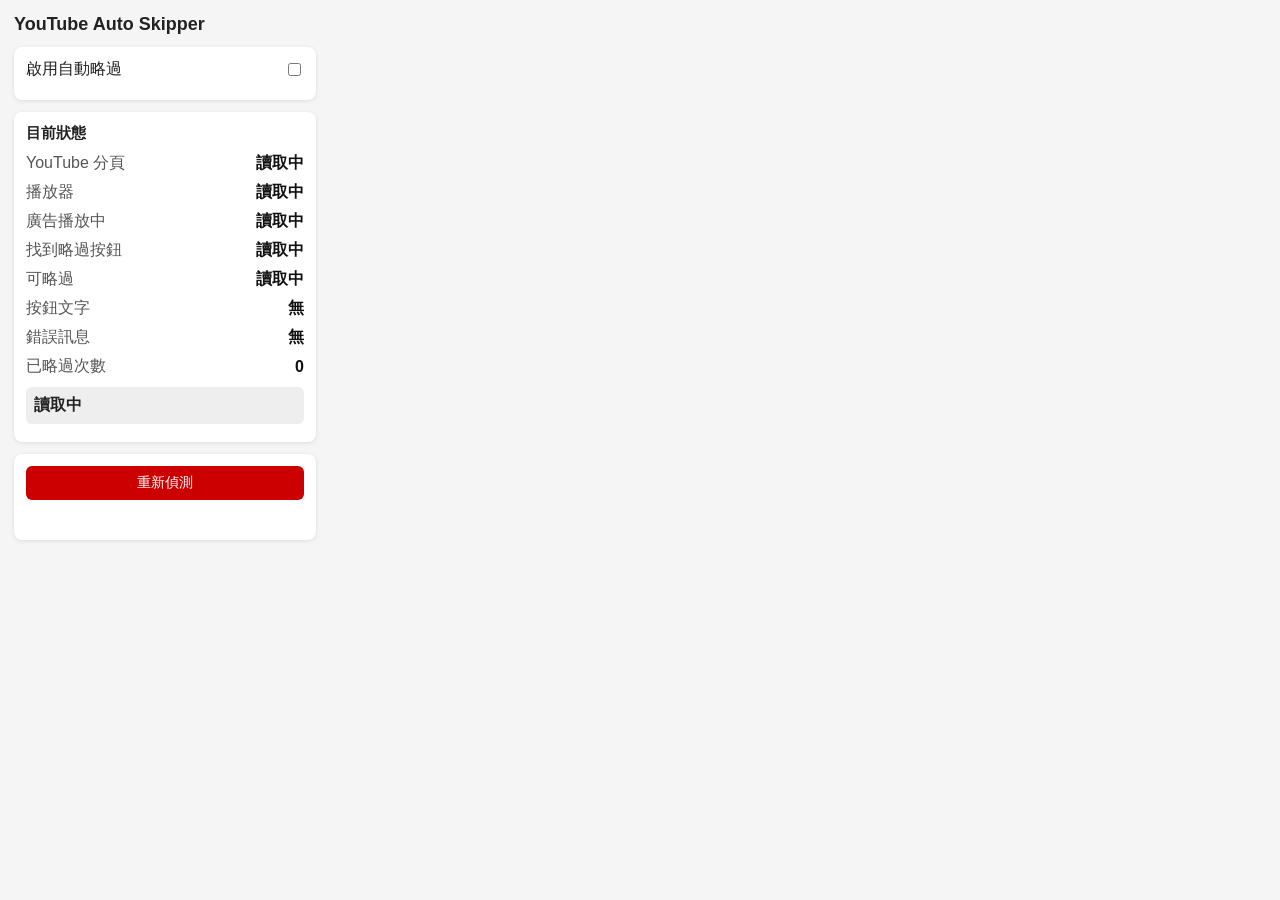
==== youtubeAutoSkipper/popup/popup.html @ d71063b4 "調整1" ====
<!DOCTYPE html>
<html lang="zh-Hant">
<head>
  <meta charset="UTF-8">
  <title>YouTube Auto Skipper</title>
  <link rel="stylesheet" href="popup.css">
</head>
<body>
  <main class="container">
    <h1>YouTube Auto Skipper</h1>

    <section class="card">
      <label class="switch-row">
        <span>啟用自動略過</span>
        <input id="enabledToggle" type="checkbox">
      </label>
    </section>

    <section class="card">
      <h2>目前狀態</h2>

      <div class="status-row">
        <span>YouTube 分頁</span>
        <strong id="youtubeStatus">讀取中</strong>
      </div>

      <div class="status-row">
        <span>播放器</span>
        <strong id="playerStatus">讀取中</strong>
      </div>

      <div class="status-row">
        <span>廣告播放中</span>
        <strong id="adStatus">讀取中</strong>
      </div>

      <div class="status-row">
        <span>找到略過按鈕</span>
        <strong id="foundSkipStatus">讀取中</strong>
      </div>

      <div class="status-row">
        <span>可略過</span>
        <strong id="skipStatus">讀取中</strong>
      </div>
      
      <div class="status-row">
        <span>按鈕文字</span>
        <strong id="skipButtonText">無</strong>
      </div>     

      <div class="status-row">
        <span>錯誤訊息</span>
        <strong id="lastError">無</strong>
      </div>

      <div class="status-row">
        <span>已略過次數</span>
        <strong id="skipCount">0</strong>
      </div>

      <div class="status-message" id="lastAction">讀取中</div>
      <div class="checked-time" id="lastSkipAt"></div>
      <div class="checked-time" id="lastCheckedAt"></div>
    </section>

    <section class="card">
      <button id="refreshButton">重新偵測</button>
      <p id="statusText"></p>
    </section>
  </main>

  <script src="popup.js"></script>
</body>
</html>
---- youtubeAutoSkipper/popup/popup.css ----
body {
  width: 330px;
  margin: 0;
  font-family: Arial, "Microsoft JhengHei", sans-serif;
  background: #f5f5f5;
  color: #222;
}

.container {
  padding: 14px;
}

h1 {
  margin: 0 0 12px;
  font-size: 18px;
}

h2 {
  margin: 0 0 10px;
  font-size: 15px;
}

.card {
  padding: 12px;
  margin-bottom: 12px;
  border-radius: 8px;
  background: #ffffff;
  box-shadow: 0 1px 4px rgba(0, 0, 0, 0.1);
}

.switch-row,
.status-row {
  display: flex;
  justify-content: space-between;
  align-items: center;
  gap: 10px;
  margin-bottom: 8px;
}

.status-row span {
  color: #555;
}

.status-row strong {
  color: #111;
}

.status-message {
  margin-top: 10px;
  padding: 8px;
  border-radius: 6px;
  background: #eeeeee;
  font-weight: bold;
}

.checked-time {
  margin-top: 6px;
  font-size: 12px;
  color: #666;
}

button {
  width: 100%;
  padding: 8px;
  border: none;
  border-radius: 6px;
  background: #cc0000;
  color: white;
  cursor: pointer;
  font-size: 14px;
}

button:hover {
  background: #a80000;
}

#statusText {
  min-height: 18px;
  margin: 10px 0 0;
  font-size: 13px;
  color: #008000;
}
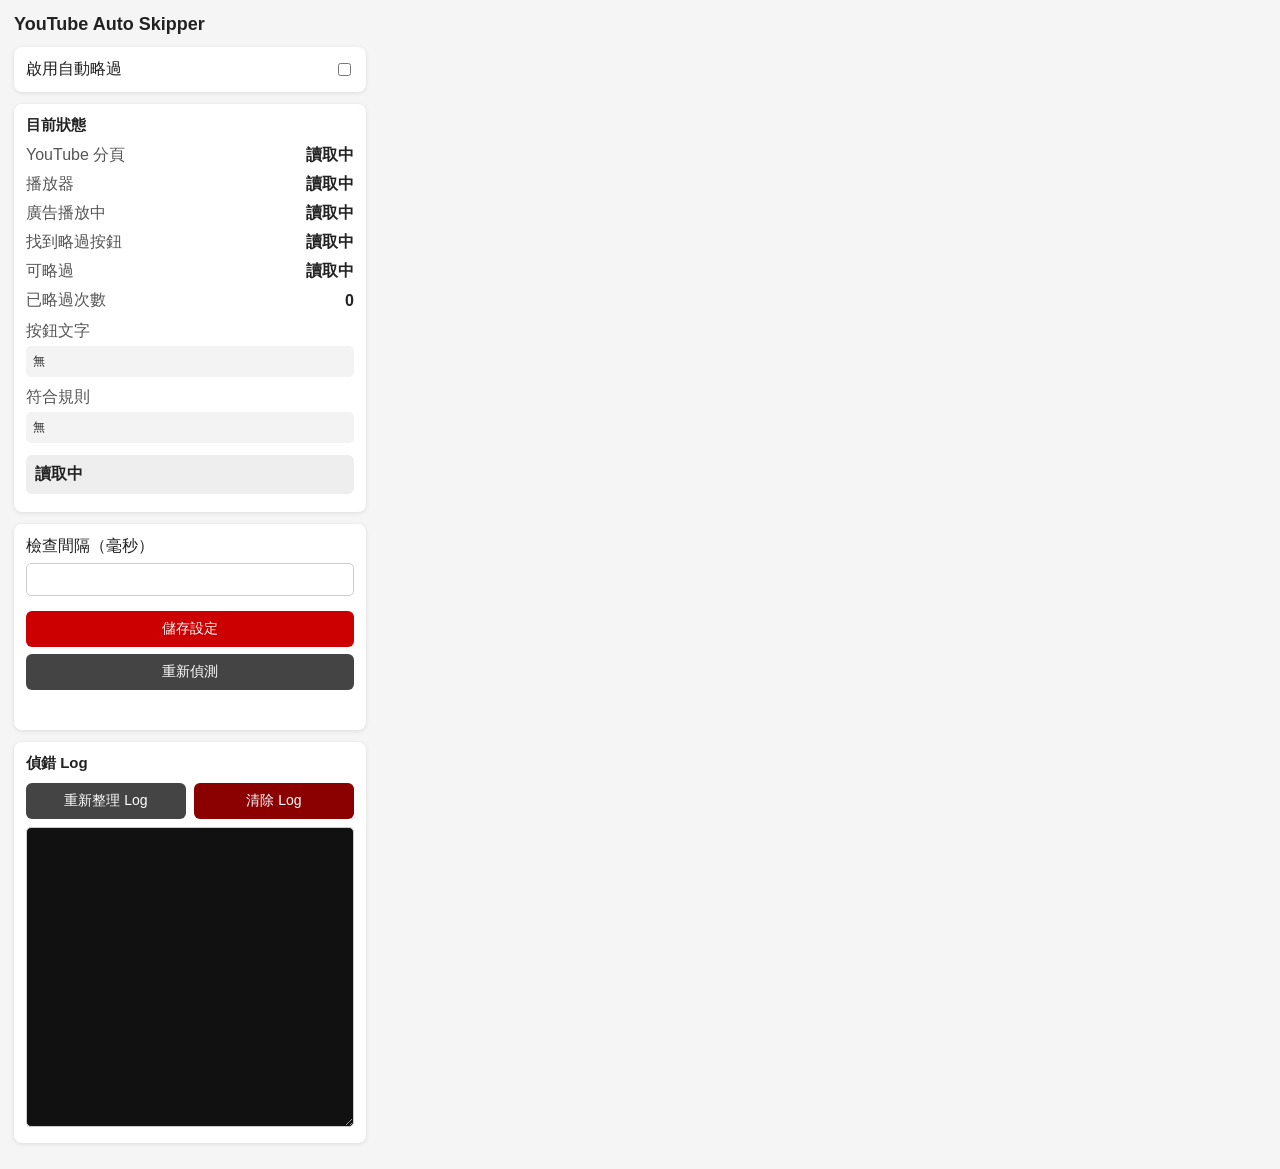
==== commit 52c544e9: "2.2.0" ====
--- a/youtubeAutoSkipper/popup/popup.html
+++ b/youtubeAutoSkipper/popup/popup.html
@@ -2,9 +2,20 @@
 <html lang="zh-Hant">
 <head>
   <meta charset="UTF-8">
+
+  <meta
+    name="viewport"
+    content="width=device-width, initial-scale=1.0"
+  >
+
   <title>YouTube Auto Skipper</title>
-  <link rel="stylesheet" href="popup.css">
+
+  <link
+    rel="stylesheet"
+    href="popup.css"
+  >
 </head>
+
 <body>
   <main class="container">
     <h1>YouTube Auto Skipper</h1>
@@ -12,7 +23,11 @@
     <section class="card">
       <label class="switch-row">
         <span>啟用自動略過</span>
-        <input id="enabledToggle" type="checkbox">
+
+        <input
+          id="enabledToggle"
+          type="checkbox"
+        >
       </label>
     </section>
 
@@ -21,52 +36,133 @@
 
       <div class="status-row">
         <span>YouTube 分頁</span>
-        <strong id="youtubeStatus">讀取中</strong>
+        <strong id="youtubeStatus">
+          讀取中
+        </strong>
       </div>
 
       <div class="status-row">
         <span>播放器</span>
-        <strong id="playerStatus">讀取中</strong>
+        <strong id="playerStatus">
+          讀取中
+        </strong>
       </div>
 
       <div class="status-row">
         <span>廣告播放中</span>
-        <strong id="adStatus">讀取中</strong>
+        <strong id="adStatus">
+          讀取中
+        </strong>
       </div>
 
       <div class="status-row">
         <span>找到略過按鈕</span>
-        <strong id="foundSkipStatus">讀取中</strong>
+        <strong id="foundSkipStatus">
+          讀取中
+        </strong>
       </div>
 
       <div class="status-row">
         <span>可略過</span>
-        <strong id="skipStatus">讀取中</strong>
-      </div>
-      
-      <div class="status-row">
-        <span>按鈕文字</span>
-        <strong id="skipButtonText">無</strong>
-      </div>     
-
-      <div class="status-row">
-        <span>錯誤訊息</span>
-        <strong id="lastError">無</strong>
+        <strong id="skipStatus">
+          讀取中
+        </strong>
       </div>
 
       <div class="status-row">
         <span>已略過次數</span>
-        <strong id="skipCount">0</strong>
+        <strong id="skipCount">
+          0
+        </strong>
       </div>
 
-      <div class="status-message" id="lastAction">讀取中</div>
-      <div class="checked-time" id="lastSkipAt"></div>
-      <div class="checked-time" id="lastCheckedAt"></div>
+      <div class="detail-row">
+        <span>按鈕文字</span>
+        <p id="skipButtonText">
+          無
+        </p>
+      </div>
+
+      <div class="detail-row">
+        <span>符合規則</span>
+        <p id="matchedSelector">
+          無
+        </p>
+      </div>
+
+      <div
+        class="status-message"
+        id="lastAction"
+      >
+        讀取中
+      </div>
+
+      <div
+        class="error-message"
+        id="lastError"
+      ></div>
+
+      <div
+        class="checked-time"
+        id="lastSkipAt"
+      ></div>
+
+      <div
+        class="checked-time"
+        id="lastCheckedAt"
+      ></div>
     </section>
 
     <section class="card">
-      <button id="refreshButton">重新偵測</button>
-      <p id="statusText"></p>
+      <label for="intervalInput">
+        檢查間隔（毫秒）
+      </label>
+
+      <input
+        id="intervalInput"
+        type="number"
+        min="300"
+        step="100"
+      >
+
+      <button id="saveButton">
+        儲存設定
+      </button>
+
+      <button
+        id="refreshButton"
+        class="secondary"
+      >
+        重新偵測
+      </button>
+
+      <p id="saveStatus"></p>
+    </section>
+
+    <section class="card">
+      <h2>偵錯 Log</h2>
+
+      <div class="log-actions">
+        <button
+          id="refreshLogsButton"
+          class="secondary"
+        >
+          重新整理 Log
+        </button>
+
+        <button
+          id="clearLogsButton"
+          class="danger"
+        >
+          清除 Log
+        </button>
+      </div>
+
+      <textarea
+        id="logOutput"
+        readonly
+        spellcheck="false"
+      ></textarea>
     </section>
   </main>
 
--- a/youtubeAutoSkipper/popup/popup.css
+++ b/youtubeAutoSkipper/popup/popup.css
@@ -1,9 +1,18 @@
+* {
+  box-sizing: border-box;
+}
+
 body {
-  width: 330px;
+  width: 380px;
   margin: 0;
-  font-family: Arial, "Microsoft JhengHei", sans-serif;
+
   background: #f5f5f5;
-  color: #222;
+  color: #222222;
+
+  font-family:
+    Arial,
+    "Microsoft JhengHei",
+    sans-serif;
 }
 
 .container {
@@ -21,51 +30,116 @@
 }
 
 .card {
+  margin-bottom: 12px;
   padding: 12px;
-  margin-bottom: 12px;
+
   border-radius: 8px;
   background: #ffffff;
-  box-shadow: 0 1px 4px rgba(0, 0, 0, 0.1);
+
+  box-shadow:
+    0 1px 4px
+    rgba(0, 0, 0, 0.1);
 }
 
 .switch-row,
 .status-row {
   display: flex;
+  align-items: center;
   justify-content: space-between;
-  align-items: center;
-  gap: 10px;
+
+  gap: 12px;
   margin-bottom: 8px;
 }
 
-.status-row span {
-  color: #555;
+.switch-row {
+  margin-bottom: 0;
+}
+
+.status-row span,
+.detail-row span {
+  color: #555555;
 }
 
 .status-row strong {
-  color: #111;
+  max-width: 190px;
+  text-align: right;
+  overflow-wrap: anywhere;
+}
+
+.detail-row {
+  margin-top: 10px;
+}
+
+.detail-row p {
+  margin: 4px 0 0;
+  padding: 7px;
+
+  border-radius: 5px;
+  background: #f3f3f3;
+
+  font-size: 12px;
+  overflow-wrap: anywhere;
 }
 
 .status-message {
-  margin-top: 10px;
-  padding: 8px;
+  margin-top: 12px;
+  padding: 9px;
+
   border-radius: 6px;
   background: #eeeeee;
+
   font-weight: bold;
+}
+
+.error-message {
+  display: none;
+
+  margin-top: 8px;
+  padding: 8px;
+
+  border-radius: 6px;
+  background: #ffe5e5;
+  color: #b00020;
+
+  font-size: 12px;
+  overflow-wrap: anywhere;
+}
+
+.error-message.show {
+  display: block;
 }
 
 .checked-time {
   margin-top: 6px;
+  color: #666666;
   font-size: 12px;
-  color: #666;
+}
+
+label {
+  display: block;
+  margin-bottom: 6px;
+}
+
+input[type="number"] {
+  width: 100%;
+  padding: 8px;
+  margin-bottom: 8px;
+
+  border: 1px solid #cccccc;
+  border-radius: 5px;
 }
 
 button {
   width: 100%;
-  padding: 8px;
+  padding: 9px;
+  margin-top: 7px;
+
   border: none;
   border-radius: 6px;
+
   background: #cc0000;
-  color: white;
+  color: #ffffff;
+
   cursor: pointer;
   font-size: 14px;
 }
@@ -74,9 +148,59 @@
   background: #a80000;
 }
 
-#statusText {
+button.secondary {
+  background: #444444;
+}
+
+button.secondary:hover {
+  background: #222222;
+}
+
+button.danger {
+  background: #8b0000;
+}
+
+button.danger:hover {
+  background: #650000;
+}
+
+#saveStatus {
   min-height: 18px;
   margin: 10px 0 0;
+
+  color: #008000;
   font-size: 13px;
-  color: #008000;
+}
+
+.log-actions {
+  display: flex;
+  gap: 8px;
+  margin-bottom: 8px;
+}
+
+.log-actions button {
+  margin-top: 0;
+}
+
+#logOutput {
+  width: 100%;
+  height: 300px;
+  padding: 8px;
+
+  border: 1px solid #cccccc;
+  border-radius: 5px;
+
+  background: #111111;
+  color: #eeeeee;
+
+  font-family:
+    Consolas,
+    "Courier New",
+    monospace;
+
+  font-size: 11px;
+  line-height: 1.4;
+
+  resize: vertical;
+  white-space: pre;
 }
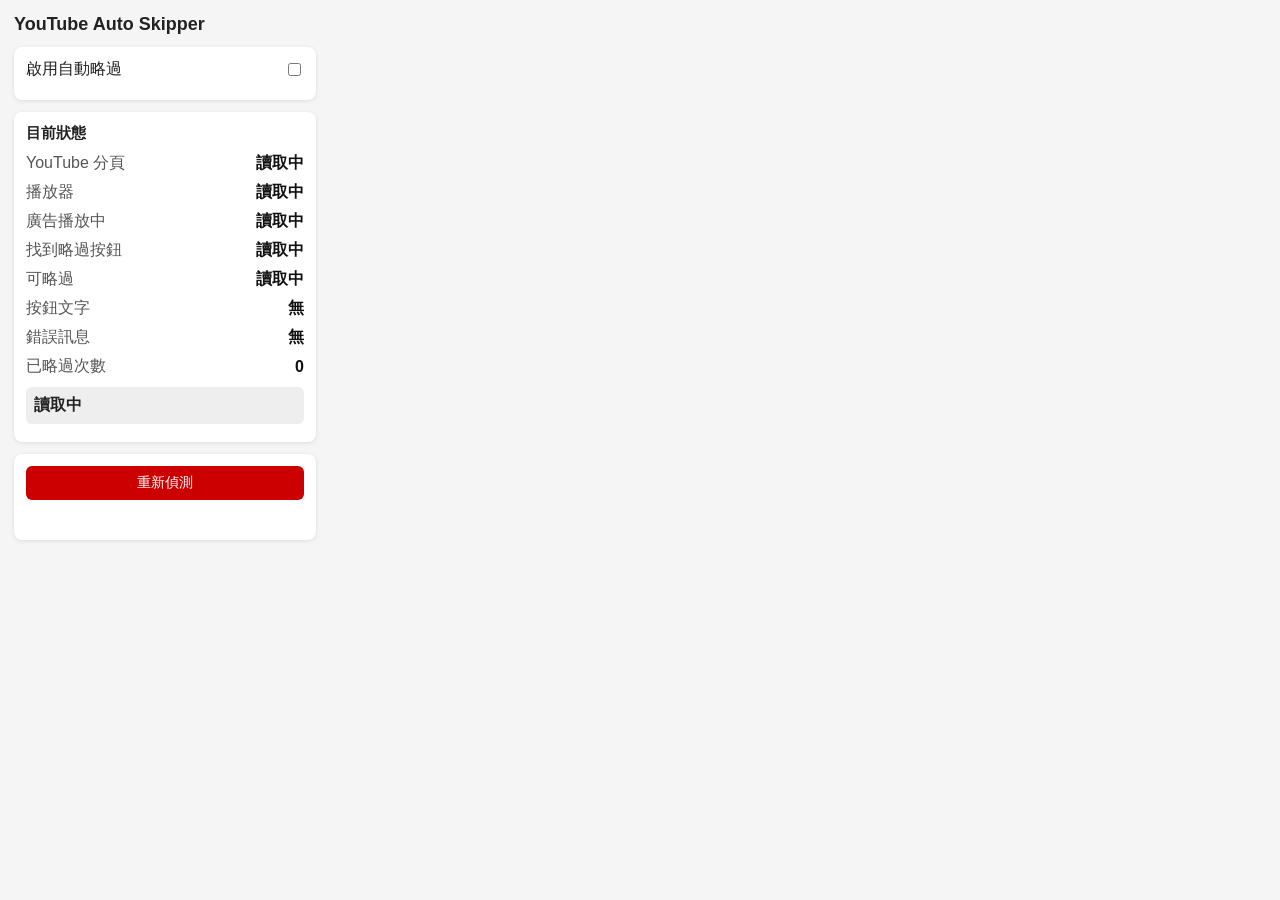
==== commit ff1c25d1: "Revert "2.2.0" This reverts commit 52c544e9c296a5fc096cb7071ac50b4cdc44c1ce." ====
--- a/youtubeAutoSkipper/popup/popup.html
+++ b/youtubeAutoSkipper/popup/popup.html
@@ -2,20 +2,9 @@
 <html lang="zh-Hant">
 <head>
   <meta charset="UTF-8">
-
-  <meta
-    name="viewport"
-    content="width=device-width, initial-scale=1.0"
-  >
-
   <title>YouTube Auto Skipper</title>
-
-  <link
-    rel="stylesheet"
-    href="popup.css"
-  >
+  <link rel="stylesheet" href="popup.css">
 </head>
-
 <body>
   <main class="container">
     <h1>YouTube Auto Skipper</h1>
@@ -23,11 +12,7 @@
     <section class="card">
       <label class="switch-row">
         <span>啟用自動略過</span>
-
-        <input
-          id="enabledToggle"
-          type="checkbox"
-        >
+        <input id="enabledToggle" type="checkbox">
       </label>
     </section>
 
@@ -36,133 +21,52 @@
 
       <div class="status-row">
         <span>YouTube 分頁</span>
-        <strong id="youtubeStatus">
-          讀取中
-        </strong>
+        <strong id="youtubeStatus">讀取中</strong>
       </div>
 
       <div class="status-row">
         <span>播放器</span>
-        <strong id="playerStatus">
-          讀取中
-        </strong>
+        <strong id="playerStatus">讀取中</strong>
       </div>
 
       <div class="status-row">
         <span>廣告播放中</span>
-        <strong id="adStatus">
-          讀取中
-        </strong>
+        <strong id="adStatus">讀取中</strong>
       </div>
 
       <div class="status-row">
         <span>找到略過按鈕</span>
-        <strong id="foundSkipStatus">
-          讀取中
-        </strong>
+        <strong id="foundSkipStatus">讀取中</strong>
       </div>
 
       <div class="status-row">
         <span>可略過</span>
-        <strong id="skipStatus">
-          讀取中
-        </strong>
+        <strong id="skipStatus">讀取中</strong>
+      </div>
+      
+      <div class="status-row">
+        <span>按鈕文字</span>
+        <strong id="skipButtonText">無</strong>
+      </div>     
+
+      <div class="status-row">
+        <span>錯誤訊息</span>
+        <strong id="lastError">無</strong>
       </div>
 
       <div class="status-row">
         <span>已略過次數</span>
-        <strong id="skipCount">
-          0
-        </strong>
+        <strong id="skipCount">0</strong>
       </div>
 
-      <div class="detail-row">
-        <span>按鈕文字</span>
-        <p id="skipButtonText">
-          無
-        </p>
-      </div>
-
-      <div class="detail-row">
-        <span>符合規則</span>
-        <p id="matchedSelector">
-          無
-        </p>
-      </div>
-
-      <div
-        class="status-message"
-        id="lastAction"
-      >
-        讀取中
-      </div>
-
-      <div
-        class="error-message"
-        id="lastError"
-      ></div>
-
-      <div
-        class="checked-time"
-        id="lastSkipAt"
-      ></div>
-
-      <div
-        class="checked-time"
-        id="lastCheckedAt"
-      ></div>
+      <div class="status-message" id="lastAction">讀取中</div>
+      <div class="checked-time" id="lastSkipAt"></div>
+      <div class="checked-time" id="lastCheckedAt"></div>
     </section>
 
     <section class="card">
-      <label for="intervalInput">
-        檢查間隔（毫秒）
-      </label>
-
-      <input
-        id="intervalInput"
-        type="number"
-        min="300"
-        step="100"
-      >
-
-      <button id="saveButton">
-        儲存設定
-      </button>
-
-      <button
-        id="refreshButton"
-        class="secondary"
-      >
-        重新偵測
-      </button>
-
-      <p id="saveStatus"></p>
-    </section>
-
-    <section class="card">
-      <h2>偵錯 Log</h2>
-
-      <div class="log-actions">
-        <button
-          id="refreshLogsButton"
-          class="secondary"
-        >
-          重新整理 Log
-        </button>
-
-        <button
-          id="clearLogsButton"
-          class="danger"
-        >
-          清除 Log
-        </button>
-      </div>
-
-      <textarea
-        id="logOutput"
-        readonly
-        spellcheck="false"
-      ></textarea>
+      <button id="refreshButton">重新偵測</button>
+      <p id="statusText"></p>
     </section>
   </main>
 
--- a/youtubeAutoSkipper/popup/popup.css
+++ b/youtubeAutoSkipper/popup/popup.css
@@ -1,18 +1,9 @@
-* {
-  box-sizing: border-box;
-}
-
 body {
-  width: 380px;
+  width: 330px;
   margin: 0;
-
+  font-family: Arial, "Microsoft JhengHei", sans-serif;
   background: #f5f5f5;
-  color: #222222;
-
-  font-family:
-    Arial,
-    "Microsoft JhengHei",
-    sans-serif;
+  color: #222;
 }
 
 .container {
@@ -30,116 +21,51 @@
 }
 
 .card {
+  padding: 12px;
   margin-bottom: 12px;
-  padding: 12px;
-
   border-radius: 8px;
   background: #ffffff;
-
-  box-shadow:
-    0 1px 4px
-    rgba(0, 0, 0, 0.1);
+  box-shadow: 0 1px 4px rgba(0, 0, 0, 0.1);
 }
 
 .switch-row,
 .status-row {
   display: flex;
+  justify-content: space-between;
   align-items: center;
-  justify-content: space-between;
-
-  gap: 12px;
+  gap: 10px;
   margin-bottom: 8px;
 }
 
-.switch-row {
-  margin-bottom: 0;
-}
-
-.status-row span,
-.detail-row span {
-  color: #555555;
+.status-row span {
+  color: #555;
 }
 
 .status-row strong {
-  max-width: 190px;
-  text-align: right;
-  overflow-wrap: anywhere;
-}
-
-.detail-row {
-  margin-top: 10px;
-}
-
-.detail-row p {
-  margin: 4px 0 0;
-  padding: 7px;
-
-  border-radius: 5px;
-  background: #f3f3f3;
-
-  font-size: 12px;
-  overflow-wrap: anywhere;
+  color: #111;
 }
 
 .status-message {
-  margin-top: 12px;
-  padding: 9px;
-
+  margin-top: 10px;
+  padding: 8px;
   border-radius: 6px;
   background: #eeeeee;
-
   font-weight: bold;
-}
-
-.error-message {
-  display: none;
-
-  margin-top: 8px;
-  padding: 8px;
-
-  border-radius: 6px;
-  background: #ffe5e5;
-  color: #b00020;
-
-  font-size: 12px;
-  overflow-wrap: anywhere;
-}
-
-.error-message.show {
-  display: block;
 }
 
 .checked-time {
   margin-top: 6px;
-  color: #666666;
   font-size: 12px;
-}
-
-label {
-  display: block;
-  margin-bottom: 6px;
-}
-
-input[type="number"] {
-  width: 100%;
-  padding: 8px;
-  margin-bottom: 8px;
-
-  border: 1px solid #cccccc;
-  border-radius: 5px;
+  color: #666;
 }
 
 button {
   width: 100%;
-  padding: 9px;
-  margin-top: 7px;
-
+  padding: 8px;
   border: none;
   border-radius: 6px;
-
   background: #cc0000;
-  color: #ffffff;
-
+  color: white;
   cursor: pointer;
   font-size: 14px;
 }
@@ -148,59 +74,9 @@
   background: #a80000;
 }
 
-button.secondary {
-  background: #444444;
-}
-
-button.secondary:hover {
-  background: #222222;
-}
-
-button.danger {
-  background: #8b0000;
-}
-
-button.danger:hover {
-  background: #650000;
-}
-
-#saveStatus {
+#statusText {
   min-height: 18px;
   margin: 10px 0 0;
-
+  font-size: 13px;
   color: #008000;
-  font-size: 13px;
-}
-
-.log-actions {
-  display: flex;
-  gap: 8px;
-  margin-bottom: 8px;
-}
-
-.log-actions button {
-  margin-top: 0;
-}
-
-#logOutput {
-  width: 100%;
-  height: 300px;
-  padding: 8px;
-
-  border: 1px solid #cccccc;
-  border-radius: 5px;
-
-  background: #111111;
-  color: #eeeeee;
-
-  font-family:
-    Consolas,
-    "Courier New",
-    monospace;
-
-  font-size: 11px;
-  line-height: 1.4;
-
-  resize: vertical;
-  white-space: pre;
 }
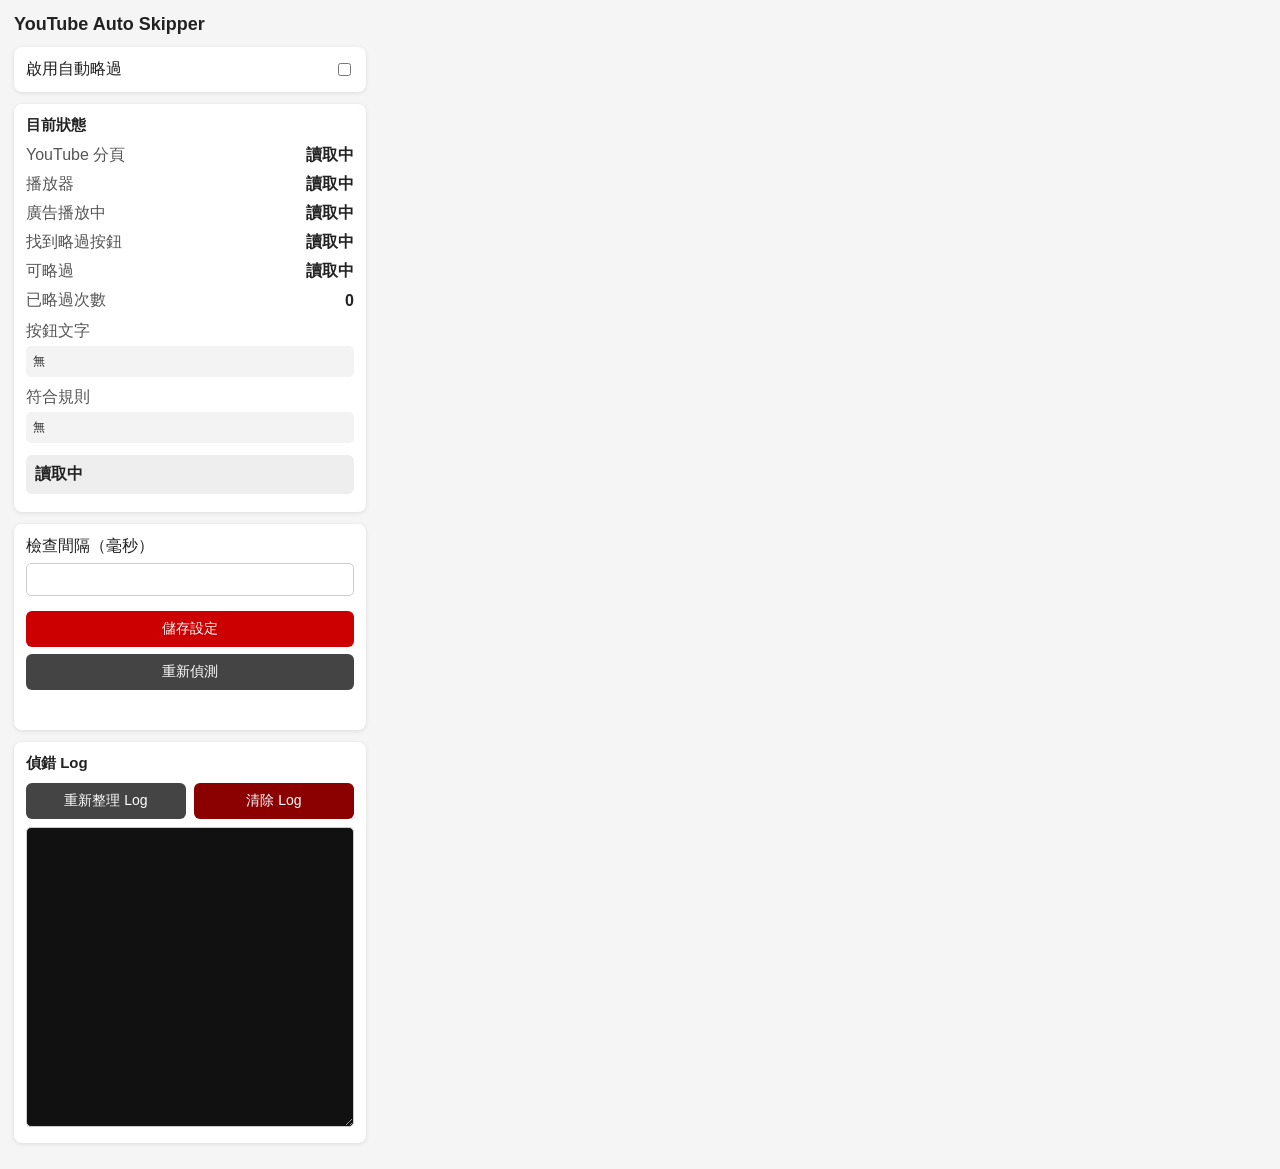
==== commit de1c5070: "2.1.0" ====
--- a/youtubeAutoSkipper/popup/popup.html
+++ b/youtubeAutoSkipper/popup/popup.html
@@ -2,9 +2,20 @@
 <html lang="zh-Hant">
 <head>
   <meta charset="UTF-8">
+
+  <meta
+    name="viewport"
+    content="width=device-width, initial-scale=1.0"
+  >
+
   <title>YouTube Auto Skipper</title>
-  <link rel="stylesheet" href="popup.css">
+
+  <link
+    rel="stylesheet"
+    href="popup.css"
+  >
 </head>
+
 <body>
   <main class="container">
     <h1>YouTube Auto Skipper</h1>
@@ -12,7 +23,11 @@
     <section class="card">
       <label class="switch-row">
         <span>啟用自動略過</span>
-        <input id="enabledToggle" type="checkbox">
+
+        <input
+          id="enabledToggle"
+          type="checkbox"
+        >
       </label>
     </section>
 
@@ -21,52 +36,133 @@
 
       <div class="status-row">
         <span>YouTube 分頁</span>
-        <strong id="youtubeStatus">讀取中</strong>
+        <strong id="youtubeStatus">
+          讀取中
+        </strong>
       </div>
 
       <div class="status-row">
         <span>播放器</span>
-        <strong id="playerStatus">讀取中</strong>
+        <strong id="playerStatus">
+          讀取中
+        </strong>
       </div>
 
       <div class="status-row">
         <span>廣告播放中</span>
-        <strong id="adStatus">讀取中</strong>
+        <strong id="adStatus">
+          讀取中
+        </strong>
       </div>
 
       <div class="status-row">
         <span>找到略過按鈕</span>
-        <strong id="foundSkipStatus">讀取中</strong>
+        <strong id="foundSkipStatus">
+          讀取中
+        </strong>
       </div>
 
       <div class="status-row">
         <span>可略過</span>
-        <strong id="skipStatus">讀取中</strong>
-      </div>
-      
-      <div class="status-row">
-        <span>按鈕文字</span>
-        <strong id="skipButtonText">無</strong>
-      </div>     
-
-      <div class="status-row">
-        <span>錯誤訊息</span>
-        <strong id="lastError">無</strong>
+        <strong id="skipStatus">
+          讀取中
+        </strong>
       </div>
 
       <div class="status-row">
         <span>已略過次數</span>
-        <strong id="skipCount">0</strong>
+        <strong id="skipCount">
+          0
+        </strong>
       </div>
 
-      <div class="status-message" id="lastAction">讀取中</div>
-      <div class="checked-time" id="lastSkipAt"></div>
-      <div class="checked-time" id="lastCheckedAt"></div>
+      <div class="detail-row">
+        <span>按鈕文字</span>
+        <p id="skipButtonText">
+          無
+        </p>
+      </div>
+
+      <div class="detail-row">
+        <span>符合規則</span>
+        <p id="matchedSelector">
+          無
+        </p>
+      </div>
+
+      <div
+        class="status-message"
+        id="lastAction"
+      >
+        讀取中
+      </div>
+
+      <div
+        class="error-message"
+        id="lastError"
+      ></div>
+
+      <div
+        class="checked-time"
+        id="lastSkipAt"
+      ></div>
+
+      <div
+        class="checked-time"
+        id="lastCheckedAt"
+      ></div>
     </section>
 
     <section class="card">
-      <button id="refreshButton">重新偵測</button>
-      <p id="statusText"></p>
+      <label for="intervalInput">
+        檢查間隔（毫秒）
+      </label>
+
+      <input
+        id="intervalInput"
+        type="number"
+        min="300"
+        step="100"
+      >
+
+      <button id="saveButton">
+        儲存設定
+      </button>
+
+      <button
+        id="refreshButton"
+        class="secondary"
+      >
+        重新偵測
+      </button>
+
+      <p id="saveStatus"></p>
+    </section>
+
+    <section class="card">
+      <h2>偵錯 Log</h2>
+
+      <div class="log-actions">
+        <button
+          id="refreshLogsButton"
+          class="secondary"
+        >
+          重新整理 Log
+        </button>
+
+        <button
+          id="clearLogsButton"
+          class="danger"
+        >
+          清除 Log
+        </button>
+      </div>
+
+      <textarea
+        id="logOutput"
+        readonly
+        spellcheck="false"
+      ></textarea>
     </section>
   </main>
 
--- a/youtubeAutoSkipper/popup/popup.css
+++ b/youtubeAutoSkipper/popup/popup.css
@@ -1,9 +1,18 @@
+* {
+  box-sizing: border-box;
+}
+
 body {
-  width: 330px;
+  width: 380px;
   margin: 0;
-  font-family: Arial, "Microsoft JhengHei", sans-serif;
+
   background: #f5f5f5;
-  color: #222;
+  color: #222222;
+
+  font-family:
+    Arial,
+    "Microsoft JhengHei",
+    sans-serif;
 }
 
 .container {
@@ -21,51 +30,116 @@
 }
 
 .card {
+  margin-bottom: 12px;
   padding: 12px;
-  margin-bottom: 12px;
+
   border-radius: 8px;
   background: #ffffff;
-  box-shadow: 0 1px 4px rgba(0, 0, 0, 0.1);
+
+  box-shadow:
+    0 1px 4px
+    rgba(0, 0, 0, 0.1);
 }
 
 .switch-row,
 .status-row {
   display: flex;
+  align-items: center;
   justify-content: space-between;
-  align-items: center;
-  gap: 10px;
+
+  gap: 12px;
   margin-bottom: 8px;
 }
 
-.status-row span {
-  color: #555;
+.switch-row {
+  margin-bottom: 0;
+}
+
+.status-row span,
+.detail-row span {
+  color: #555555;
 }
 
 .status-row strong {
-  color: #111;
+  max-width: 190px;
+  text-align: right;
+  overflow-wrap: anywhere;
+}
+
+.detail-row {
+  margin-top: 10px;
+}
+
+.detail-row p {
+  margin: 4px 0 0;
+  padding: 7px;
+
+  border-radius: 5px;
+  background: #f3f3f3;
+
+  font-size: 12px;
+  overflow-wrap: anywhere;
 }
 
 .status-message {
-  margin-top: 10px;
-  padding: 8px;
+  margin-top: 12px;
+  padding: 9px;
+
   border-radius: 6px;
   background: #eeeeee;
+
   font-weight: bold;
+}
+
+.error-message {
+  display: none;
+
+  margin-top: 8px;
+  padding: 8px;
+
+  border-radius: 6px;
+  background: #ffe5e5;
+  color: #b00020;
+
+  font-size: 12px;
+  overflow-wrap: anywhere;
+}
+
+.error-message.show {
+  display: block;
 }
 
 .checked-time {
   margin-top: 6px;
+  color: #666666;
   font-size: 12px;
-  color: #666;
+}
+
+label {
+  display: block;
+  margin-bottom: 6px;
+}
+
+input[type="number"] {
+  width: 100%;
+  padding: 8px;
+  margin-bottom: 8px;
+
+  border: 1px solid #cccccc;
+  border-radius: 5px;
 }
 
 button {
   width: 100%;
-  padding: 8px;
+  padding: 9px;
+  margin-top: 7px;
+
   border: none;
   border-radius: 6px;
+
   background: #cc0000;
-  color: white;
+  color: #ffffff;
+
   cursor: pointer;
   font-size: 14px;
 }
@@ -74,9 +148,59 @@
   background: #a80000;
 }
 
-#statusText {
+button.secondary {
+  background: #444444;
+}
+
+button.secondary:hover {
+  background: #222222;
+}
+
+button.danger {
+  background: #8b0000;
+}
+
+button.danger:hover {
+  background: #650000;
+}
+
+#saveStatus {
   min-height: 18px;
   margin: 10px 0 0;
+
+  color: #008000;
   font-size: 13px;
-  color: #008000;
+}
+
+.log-actions {
+  display: flex;
+  gap: 8px;
+  margin-bottom: 8px;
+}
+
+.log-actions button {
+  margin-top: 0;
+}
+
+#logOutput {
+  width: 100%;
+  height: 300px;
+  padding: 8px;
+
+  border: 1px solid #cccccc;
+  border-radius: 5px;
+
+  background: #111111;
+  color: #eeeeee;
+
+  font-family:
+    Consolas,
+    "Courier New",
+    monospace;
+
+  font-size: 11px;
+  line-height: 1.4;
+
+  resize: vertical;
+  white-space: pre;
 }
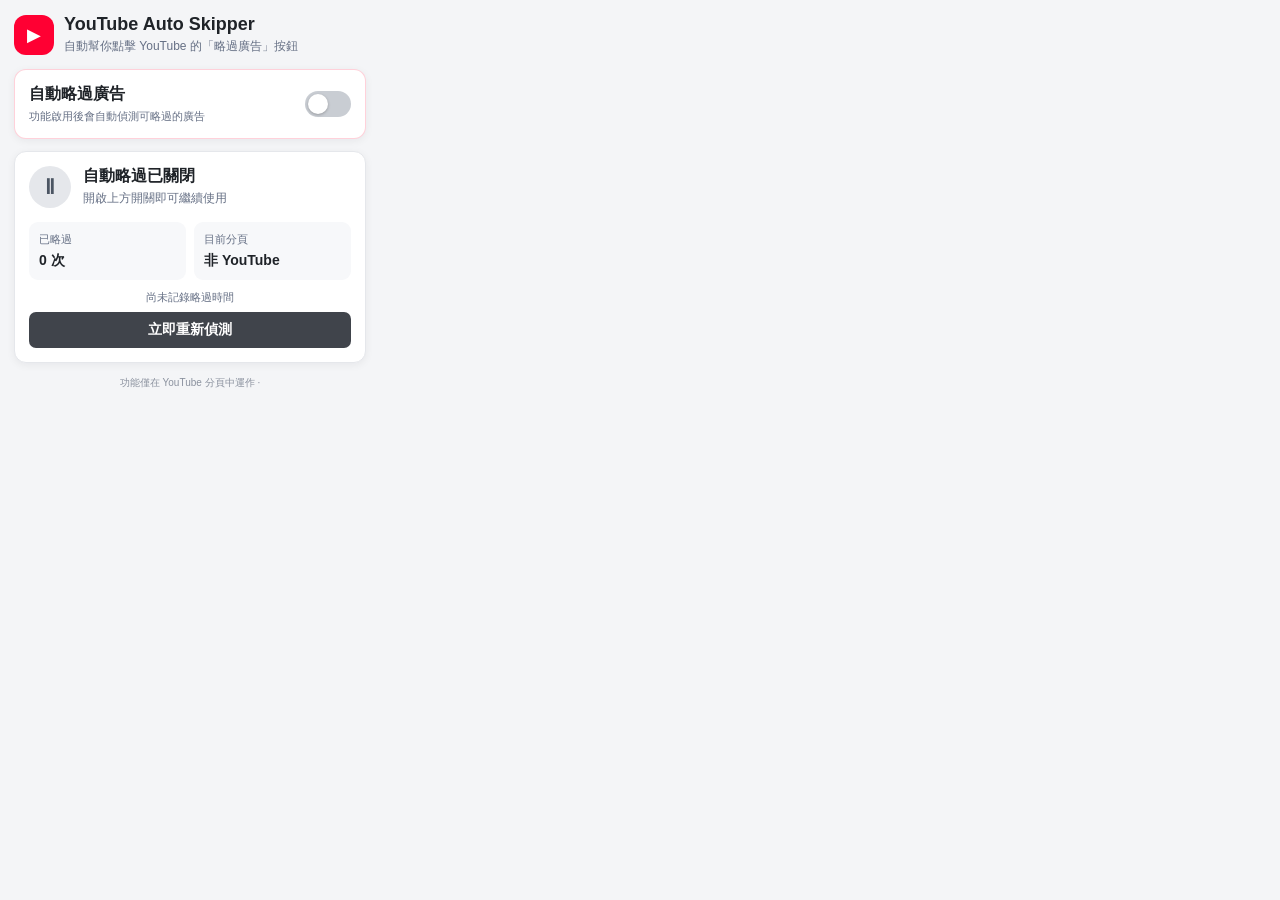
==== commit 60235f38: "新增開發者與使用者切換" ====
--- a/youtubeAutoSkipper/popup/popup.html
+++ b/youtubeAutoSkipper/popup/popup.html
@@ -2,170 +2,100 @@
 <html lang="zh-Hant">
 <head>
   <meta charset="UTF-8">
-
-  <meta
-    name="viewport"
-    content="width=device-width, initial-scale=1.0"
-  >
-
+  <meta name="viewport" content="width=device-width, initial-scale=1.0">
   <title>YouTube Auto Skipper</title>
-
-  <link
-    rel="stylesheet"
-    href="popup.css"
-  >
+  <link rel="stylesheet" href="popup.css">
 </head>
-
 <body>
   <main class="container">
-    <h1>YouTube Auto Skipper</h1>
+    <header class="app-header">
+      <div class="app-logo" aria-hidden="true">▶</div>
+      <div>
+        <h1>YouTube Auto Skipper</h1>
+        <p class="app-subtitle user-only">自動幫你點擊 YouTube 的「略過廣告」按鈕</p>
+        <p class="app-subtitle developer-only">Chrome DevTools Protocol 開發者控制台</p>
+      </div>
+      <span id="modeBadge" class="mode-badge developer-only"></span>
+    </header>
 
-    <section class="card">
-      <label class="switch-row">
-        <span>啟用自動略過</span>
-
-        <input
-          id="enabledToggle"
-          type="checkbox"
-        >
+    <section class="card primary-card">
+      <label class="switch-row" for="enabledToggle">
+        <span>
+          <strong>自動略過廣告</strong>
+          <small id="enabledDescription">功能啟用後會自動偵測可略過的廣告</small>
+        </span>
+        <span class="switch-control">
+          <input id="enabledToggle" type="checkbox">
+          <span class="switch-slider" aria-hidden="true"></span>
+        </span>
       </label>
     </section>
 
-    <section class="card">
-      <h2>目前狀態</h2>
-
-      <div class="status-row">
-        <span>YouTube 分頁</span>
-        <strong id="youtubeStatus">
-          讀取中
-        </strong>
+    <section class="card user-only">
+      <div class="user-status-header">
+        <div id="userStatusIcon" class="status-icon">…</div>
+        <div>
+          <h2 id="userStatusTitle">正在讀取狀態</h2>
+          <p id="userStatusMessage">請稍候</p>
+        </div>
       </div>
 
-      <div class="status-row">
-        <span>播放器</span>
-        <strong id="playerStatus">
-          讀取中
-        </strong>
+      <div class="summary-grid">
+        <div class="summary-item">
+          <span>已略過</span>
+          <strong><span id="userSkipCount">0</span> 次</strong>
+        </div>
+        <div class="summary-item">
+          <span>目前分頁</span>
+          <strong id="userTabStatus">檢查中</strong>
+        </div>
       </div>
 
-      <div class="status-row">
-        <span>廣告播放中</span>
-        <strong id="adStatus">
-          讀取中
-        </strong>
-      </div>
+      <p id="userLastSkipAt" class="user-last-skip"></p>
 
-      <div class="status-row">
-        <span>找到略過按鈕</span>
-        <strong id="foundSkipStatus">
-          讀取中
-        </strong>
-      </div>
-
-      <div class="status-row">
-        <span>可略過</span>
-        <strong id="skipStatus">
-          讀取中
-        </strong>
-      </div>
-
-      <div class="status-row">
-        <span>已略過次數</span>
-        <strong id="skipCount">
-          0
-        </strong>
-      </div>
-
-      <div class="detail-row">
-        <span>按鈕文字</span>
-        <p id="skipButtonText">
-          無
-        </p>
-      </div>
-
-      <div class="detail-row">
-        <span>符合規則</span>
-        <p id="matchedSelector">
-          無
-        </p>
-      </div>
-
-      <div
-        class="status-message"
-        id="lastAction"
-      >
-        讀取中
-      </div>
-
-      <div
-        class="error-message"
-        id="lastError"
-      ></div>
-
-      <div
-        class="checked-time"
-        id="lastSkipAt"
-      ></div>
-
-      <div
-        class="checked-time"
-        id="lastCheckedAt"
-      ></div>
+      <button id="userRefreshButton" class="secondary">立即重新偵測</button>
     </section>
 
-    <section class="card">
-      <label for="intervalInput">
-        檢查間隔（毫秒）
-      </label>
+    <section class="card developer-only">
+      <h2>目前狀態</h2>
+      <div class="status-row"><span>YouTube 分頁</span><strong id="youtubeStatus">讀取中</strong></div>
+      <div class="status-row"><span>播放器</span><strong id="playerStatus">讀取中</strong></div>
+      <div class="status-row"><span>廣告播放中</span><strong id="adStatus">讀取中</strong></div>
+      <div class="status-row"><span>找到略過按鈕</span><strong id="foundSkipStatus">讀取中</strong></div>
+      <div class="status-row"><span>可略過</span><strong id="skipStatus">讀取中</strong></div>
+      <div class="status-row"><span>已略過次數</span><strong id="skipCount">0</strong></div>
+      <div class="detail-row"><span>按鈕文字</span><p id="skipButtonText">無</p></div>
+      <div class="detail-row"><span>符合規則</span><p id="matchedSelector">無</p></div>
+      <div class="status-message" id="lastAction">讀取中</div>
+      <div class="error-message" id="lastError"></div>
+      <div class="checked-time" id="lastSkipAt"></div>
+      <div class="checked-time" id="lastCheckedAt"></div>
+    </section>
 
-      <input
-        id="intervalInput"
-        type="number"
-        min="300"
-        step="100"
-      >
-
-      <button id="saveButton">
-        儲存設定
-      </button>
-
-      <button
-        id="refreshButton"
-        class="secondary"
-      >
-        重新偵測
-      </button>
-
+    <section class="card developer-only">
+      <label for="intervalInput">檢查間隔（毫秒）</label>
+      <input id="intervalInput" type="number" min="300" step="100">
+      <button id="saveButton">儲存設定</button>
+      <button id="refreshButton" class="secondary">重新偵測</button>
       <p id="saveStatus"></p>
     </section>
 
-    <section class="card">
+    <section class="card developer-only">
       <h2>偵錯 Log</h2>
+      <div class="log-actions">
+        <button id="refreshLogsButton" class="secondary">重新整理 Log</button>
+        <button id="clearLogsButton" class="danger">清除 Log</button>
+      </div>
+      <textarea id="logOutput" readonly spellcheck="false"></textarea>
+    </section>
 
-      <div class="log-actions">
-        <button
-          id="refreshLogsButton"
-          class="secondary"
-        >
-          重新整理 Log
-        </button>
-
-        <button
-          id="clearLogsButton"
-          class="danger"
-        >
-          清除 Log
-        </button>
-      </div>
-
-      <textarea
-        id="logOutput"
-        readonly
-        spellcheck="false"
-      ></textarea>
-    </section>
+    <footer class="app-footer user-only">
+      <span>功能僅在 YouTube 分頁中運作</span>
+      <span id="versionText"></span>
+    </footer>
   </main>
 
+  <script src="../config/app-config.js"></script>
   <script src="popup.js"></script>
 </body>
-</html>+</html>
--- a/youtubeAutoSkipper/popup/popup.css
+++ b/youtubeAutoSkipper/popup/popup.css
@@ -1,206 +1,228 @@
-* {
-  box-sizing: border-box;
+* { box-sizing: border-box; }
+
+:root {
+  color-scheme: light;
+  --primary: #ff0033;
+  --primary-dark: #d6002b;
+  --surface: #ffffff;
+  --background: #f4f5f7;
+  --text: #1f2328;
+  --muted: #667085;
+  --border: #e5e7eb;
 }
 
 body {
   width: 380px;
+  min-height: 220px;
   margin: 0;
-
-  background: #f5f5f5;
-  color: #222222;
-
-  font-family:
-    Arial,
-    "Microsoft JhengHei",
-    sans-serif;
-}
-
-.container {
-  padding: 14px;
-}
-
-h1 {
-  margin: 0 0 12px;
+  background: var(--background);
+  color: var(--text);
+  font-family: Arial, "Microsoft JhengHei", sans-serif;
+}
+
+.user-only,
+.developer-only { display: none; }
+body.user-mode .user-only { display: block; }
+body.developer-mode .developer-only { display: block; }
+body.user-mode .app-header.user-only,
+body.user-mode .switch-row.user-only,
+body.developer-mode .app-header.developer-only { display: flex; }
+
+.container { padding: 14px; }
+
+.app-header {
+  display: flex;
+  align-items: center;
+  gap: 10px;
+  margin-bottom: 14px;
+}
+
+.app-logo {
+  display: grid;
+  width: 40px;
+  height: 40px;
+  flex: 0 0 40px;
+  place-items: center;
+  border-radius: 12px;
+  background: var(--primary);
+  color: #fff;
   font-size: 18px;
-}
-
-h2 {
-  margin: 0 0 10px;
-  font-size: 15px;
+  line-height: 1;
+}
+
+h1 { margin: 0; font-size: 18px; }
+h2 { margin: 0 0 10px; font-size: 15px; }
+
+.app-subtitle {
+  margin: 3px 0 0;
+  color: var(--muted);
+  font-size: 12px;
+}
+
+.mode-badge {
+  margin-left: auto;
+  padding: 4px 7px;
+  border-radius: 999px;
+  background: #27272a;
+  color: #fff;
+  font-size: 10px;
+  font-weight: 700;
 }
 
 .card {
   margin-bottom: 12px;
-  padding: 12px;
-
-  border-radius: 8px;
-  background: #ffffff;
-
-  box-shadow:
-    0 1px 4px
-    rgba(0, 0, 0, 0.1);
-}
+  padding: 14px;
+  border: 1px solid var(--border);
+  border-radius: 12px;
+  background: var(--surface);
+  box-shadow: 0 2px 8px rgba(16, 24, 40, 0.06);
+}
+
+.primary-card { border-color: rgba(255, 0, 51, 0.18); }
 
 .switch-row,
 .status-row {
   display: flex;
   align-items: center;
   justify-content: space-between;
-
   gap: 12px;
   margin-bottom: 8px;
 }
 
-.switch-row {
-  margin-bottom: 0;
-}
+.switch-row { margin: 0; cursor: pointer; }
+.switch-row > span:first-child { display: grid; gap: 4px; }
+.switch-row small { color: var(--muted); font-size: 11px; font-weight: 400; }
+
+.switch-control {
+  position: relative;
+  display: inline-block;
+  width: 46px;
+  height: 26px;
+  flex: 0 0 46px;
+}
+
+.switch-control input {
+  position: absolute;
+  width: 1px;
+  height: 1px;
+  opacity: 0;
+}
+
+.switch-slider {
+  position: absolute;
+  inset: 0;
+  border-radius: 999px;
+  background: #c9cdd3;
+  transition: 0.2s;
+}
+
+.switch-slider::before {
+  position: absolute;
+  width: 20px;
+  height: 20px;
+  left: 3px;
+  top: 3px;
+  border-radius: 50%;
+  background: #fff;
+  box-shadow: 0 1px 3px rgba(0, 0, 0, 0.25);
+  content: "";
+  transition: 0.2s;
+}
+
+.switch-control input:checked + .switch-slider { background: var(--primary); }
+.switch-control input:checked + .switch-slider::before { transform: translateX(20px); }
+.switch-control input:focus-visible + .switch-slider { outline: 2px solid #2563eb; outline-offset: 2px; }
+
+.user-status-header {
+  display: flex;
+  align-items: center;
+  gap: 12px;
+}
+
+.user-status-header h2 { margin: 0 0 3px; font-size: 16px; }
+.user-status-header p { margin: 0; color: var(--muted); font-size: 12px; line-height: 1.45; }
+
+.status-icon {
+  display: grid;
+  width: 42px;
+  height: 42px;
+  flex: 0 0 42px;
+  place-items: center;
+  border-radius: 50%;
+  background: #eef2f6;
+  color: #475467;
+  font-size: 20px;
+  font-weight: 700;
+}
+
+.status-icon.ready { background: #dcfce7; color: #15803d; }
+.status-icon.working { background: #fff7d6; color: #a16207; }
+.status-icon.error { background: #fee2e2; color: #b91c1c; }
+.status-icon.paused { background: #e5e7eb; color: #4b5563; }
+.status-icon.idle { background: #e8f0fe; color: #1d4ed8; }
+
+.summary-grid {
+  display: grid;
+  grid-template-columns: 1fr 1fr;
+  gap: 8px;
+  margin-top: 14px;
+}
+
+.summary-item {
+  padding: 10px;
+  border-radius: 9px;
+  background: #f7f8fa;
+}
+
+.summary-item span { display: block; margin-bottom: 4px; color: var(--muted); font-size: 11px; }
+.summary-item strong { font-size: 14px; }
+.summary-item strong span { display: inline; margin: 0; color: inherit; font-size: inherit; }
+
+.user-last-skip { margin: 10px 0 0; color: var(--muted); font-size: 11px; text-align: center; }
 
 .status-row span,
-.detail-row span {
-  color: #555555;
-}
-
-.status-row strong {
-  max-width: 190px;
-  text-align: right;
-  overflow-wrap: anywhere;
-}
-
-.detail-row {
-  margin-top: 10px;
-}
-
-.detail-row p {
-  margin: 4px 0 0;
-  padding: 7px;
-
-  border-radius: 5px;
-  background: #f3f3f3;
-
-  font-size: 12px;
-  overflow-wrap: anywhere;
-}
-
-.status-message {
-  margin-top: 12px;
-  padding: 9px;
-
-  border-radius: 6px;
-  background: #eeeeee;
-
-  font-weight: bold;
-}
-
-.error-message {
-  display: none;
-
-  margin-top: 8px;
-  padding: 8px;
-
-  border-radius: 6px;
-  background: #ffe5e5;
-  color: #b00020;
-
-  font-size: 12px;
-  overflow-wrap: anywhere;
-}
-
-.error-message.show {
-  display: block;
-}
-
-.checked-time {
-  margin-top: 6px;
-  color: #666666;
-  font-size: 12px;
-}
-
-label {
-  display: block;
-  margin-bottom: 6px;
-}
-
-input[type="number"] {
-  width: 100%;
-  padding: 8px;
-  margin-bottom: 8px;
-
-  border: 1px solid #cccccc;
-  border-radius: 5px;
-}
+.detail-row span { color: #555; }
+.status-row strong { max-width: 190px; text-align: right; overflow-wrap: anywhere; }
+.detail-row { margin-top: 10px; }
+.detail-row p { margin: 4px 0 0; padding: 7px; border-radius: 5px; background: #f3f3f3; font-size: 12px; overflow-wrap: anywhere; }
+
+.status-message { margin-top: 12px; padding: 9px; border-radius: 6px; background: #eee; font-weight: bold; }
+.error-message { display: none; margin-top: 8px; padding: 8px; border-radius: 6px; background: #ffe5e5; color: #b00020; font-size: 12px; overflow-wrap: anywhere; }
+.error-message.show { display: block; }
+.checked-time { margin-top: 6px; color: #666; font-size: 12px; }
+
+label { display: block; margin-bottom: 6px; }
+input[type="number"] { width: 100%; padding: 8px; margin-bottom: 8px; border: 1px solid #ccc; border-radius: 5px; }
 
 button {
   width: 100%;
   padding: 9px;
   margin-top: 7px;
-
   border: none;
-  border-radius: 6px;
-
-  background: #cc0000;
-  color: #ffffff;
-
+  border-radius: 7px;
+  background: var(--primary);
+  color: #fff;
   cursor: pointer;
   font-size: 14px;
-}
-
-button:hover {
-  background: #a80000;
-}
-
-button.secondary {
-  background: #444444;
-}
-
-button.secondary:hover {
-  background: #222222;
-}
-
-button.danger {
-  background: #8b0000;
-}
-
-button.danger:hover {
-  background: #650000;
-}
-
-#saveStatus {
-  min-height: 18px;
-  margin: 10px 0 0;
-
-  color: #008000;
-  font-size: 13px;
-}
-
-.log-actions {
-  display: flex;
-  gap: 8px;
-  margin-bottom: 8px;
-}
-
-.log-actions button {
-  margin-top: 0;
-}
-
-#logOutput {
-  width: 100%;
-  height: 300px;
-  padding: 8px;
-
-  border: 1px solid #cccccc;
-  border-radius: 5px;
-
-  background: #111111;
-  color: #eeeeee;
-
-  font-family:
-    Consolas,
-    "Courier New",
-    monospace;
-
-  font-size: 11px;
-  line-height: 1.4;
-
-  resize: vertical;
-  white-space: pre;
-}+  font-weight: 600;
+}
+button:hover { background: var(--primary-dark); }
+button.secondary { background: #40444b; }
+button.secondary:hover { background: #272a2f; }
+button.danger { background: #8b0000; }
+button.danger:hover { background: #650000; }
+
+#saveStatus { min-height: 18px; margin: 10px 0 0; color: #008000; font-size: 13px; }
+.log-actions { display: flex; gap: 8px; margin-bottom: 8px; }
+.log-actions button { margin-top: 0; }
+#logOutput { width: 100%; height: 300px; padding: 8px; border: 1px solid #ccc; border-radius: 5px; background: #111; color: #eee; font-family: Consolas, "Courier New", monospace; font-size: 11px; line-height: 1.4; resize: vertical; white-space: pre; }
+
+.app-footer {
+  padding: 1px 2px;
+  color: #8a919e;
+  font-size: 10px;
+  text-align: center;
+}
+.app-footer span + span::before { content: " · "; }
+
+body.developer-mode { width: 380px; }
